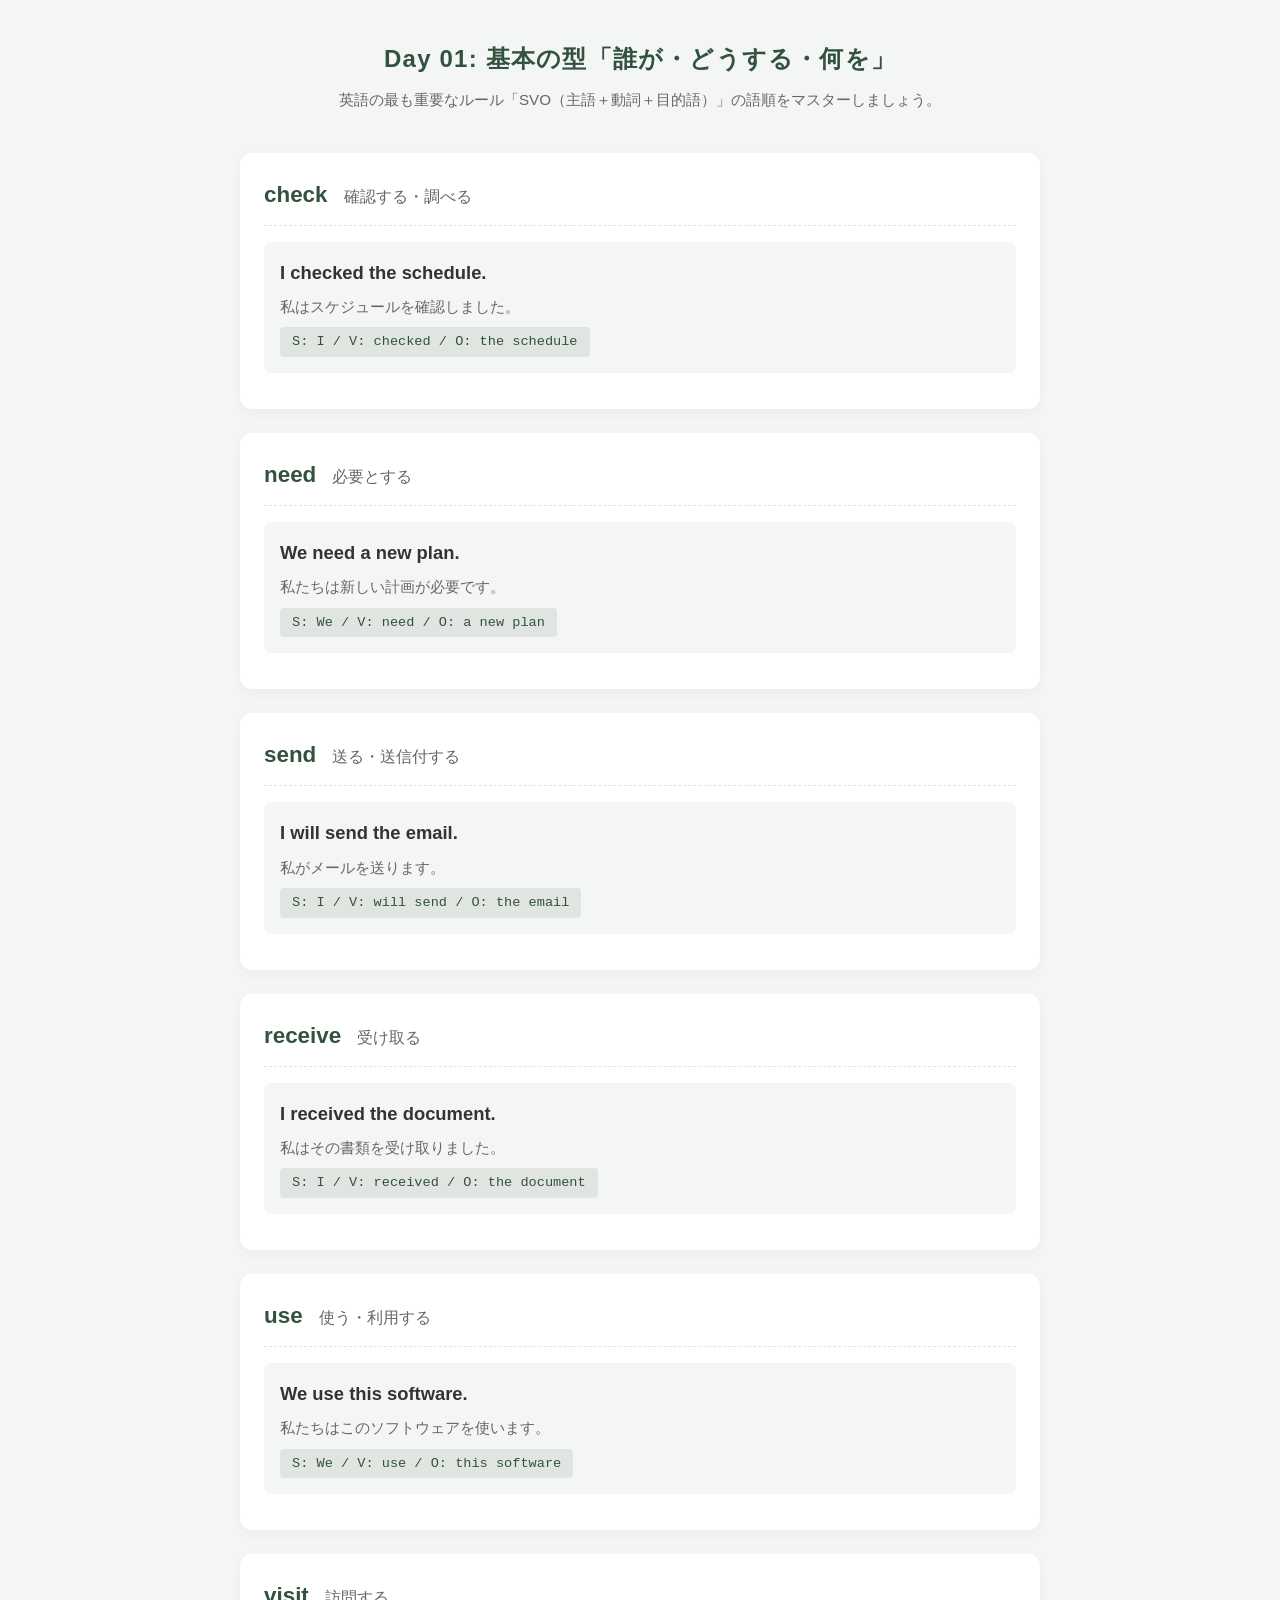
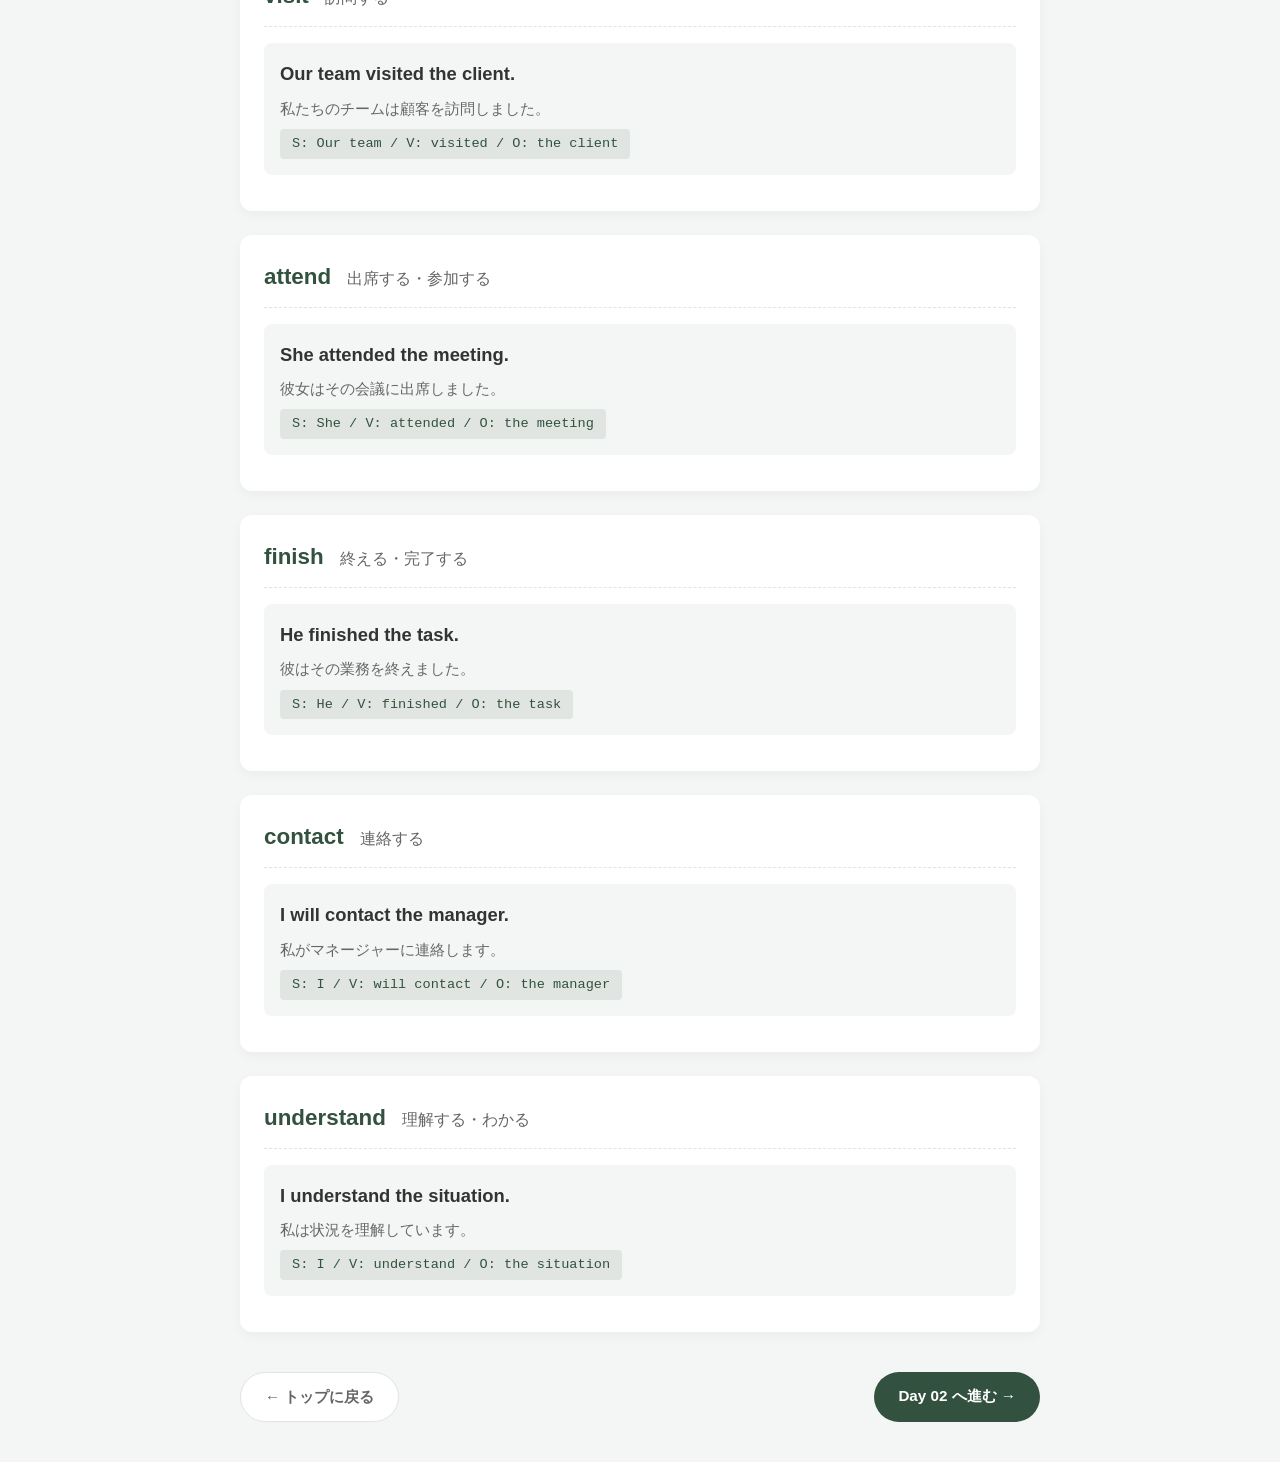
==== day01.html @ 6e33aeb3 "Add files via upload" ====
<!DOCTYPE html>
<html lang="ja">
<head>
  <meta charset="UTF-8">
  <meta name="viewport" content="width=device-width, initial-scale=1.0">
  <title>Day 01 - 30日間でマスターする中学英語</title>
  <link rel="stylesheet" href="style.css">
</head>
<body>
  <div class="container">
    <header>
      <h1>Day 01: 基本の型「誰が・どうする・何を」</h1>
      <p class="description">英語の最も重要なルール「SVO（主語＋動詞＋目的語）」の語順をマスターしましょう。</p>
    </header>

    <main>
      <div class="lesson-card">
        <div class="word-header">
          <span class="word-en">check</span>
          <span class="word-ja">確認する・調べる</span>
        </div>
        <div class="sentence-box">
          <div class="sentence-en">I checked the schedule.</div>
          <div class="sentence-ja">私はスケジュールを確認しました。</div>
          <div class="syntax-note">S: I / V: checked / O: the schedule</div>
        </div>
      </div>

      <div class="lesson-card">
        <div class="word-header">
          <span class="word-en">need</span>
          <span class="word-ja">必要とする</span>
        </div>
        <div class="sentence-box">
          <div class="sentence-en">We need a new plan.</div>
          <div class="sentence-ja">私たちは新しい計画が必要です。</div>
          <div class="syntax-note">S: We / V: need / O: a new plan</div>
        </div>
      </div>

      <div class="lesson-card">
        <div class="word-header">
          <span class="word-en">send</span>
          <span class="word-ja">送る・送信付する</span>
        </div>
        <div class="sentence-box">
          <div class="sentence-en">I will send the email.</div>
          <div class="sentence-ja">私がメールを送ります。</div>
          <div class="syntax-note">S: I / V: will send / O: the email</div>
        </div>
      </div>

      <div class="lesson-card">
        <div class="word-header">
          <span class="word-en">receive</span>
          <span class="word-ja">受け取る</span>
        </div>
        <div class="sentence-box">
          <div class="sentence-en">I received the document.</div>
          <div class="sentence-ja">私はその書類を受け取りました。</div>
          <div class="syntax-note">S: I / V: received / O: the document</div>
        </div>
      </div>

      <div class="lesson-card">
        <div class="word-header">
          <span class="word-en">use</span>
          <span class="word-ja">使う・利用する</span>
        </div>
        <div class="sentence-box">
          <div class="sentence-en">We use this software.</div>
          <div class="sentence-ja">私たちはこのソフトウェアを使います。</div>
          <div class="syntax-note">S: We / V: use / O: this software</div>
        </div>
      </div>

      <div class="lesson-card">
        <div class="word-header">
          <span class="word-en">visit</span>
          <span class="word-ja">訪問する</span>
        </div>
        <div class="sentence-box">
          <div class="sentence-en">Our team visited the client.</div>
          <div class="sentence-ja">私たちのチームは顧客を訪問しました。</div>
          <div class="syntax-note">S: Our team / V: visited / O: the client</div>
        </div>
      </div>

      <div class="lesson-card">
        <div class="word-header">
          <span class="word-en">attend</span>
          <span class="word-ja">出席する・参加する</span>
        </div>
        <div class="sentence-box">
          <div class="sentence-en">She attended the meeting.</div>
          <div class="sentence-ja">彼女はその会議に出席しました。</div>
          <div class="syntax-note">S: She / V: attended / O: the meeting</div>
        </div>
      </div>

      <div class="lesson-card">
        <div class="word-header">
          <span class="word-en">finish</span>
          <span class="word-ja">終える・完了する</span>
        </div>
        <div class="sentence-box">
          <div class="sentence-en">He finished the task.</div>
          <div class="sentence-ja">彼はその業務を終えました。</div>
          <div class="syntax-note">S: He / V: finished / O: the task</div>
        </div>
      </div>

      <div class="lesson-card">
        <div class="word-header">
          <span class="word-en">contact</span>
          <span class="word-ja">連絡する</span>
        </div>
        <div class="sentence-box">
          <div class="sentence-en">I will contact the manager.</div>
          <div class="sentence-ja">私がマネージャーに連絡します。</div>
          <div class="syntax-note">S: I / V: will contact / O: the manager</div>
        </div>
      </div>

      <div class="lesson-card">
        <div class="word-header">
          <span class="word-en">understand</span>
          <span class="word-ja">理解する・わかる</span>
        </div>
        <div class="sentence-box">
          <div class="sentence-en">I understand the situation.</div>
          <div class="sentence-ja">私は状況を理解しています。</div>
          <div class="syntax-note">S: I / V: understand / O: the situation</div>
        </div>
      </div>
    </main>

    <nav class="page-nav">
      <a href="index.html" class="btn btn-back">← トップに戻る</a>
      <a href="day02.html" class="btn btn-next">Day 02 へ進む →</a>
    </nav>
  </div>
</body>
</html>
---- style.css ----
@charset "UTF-8";

/* =========================================
   Variables (カラー・フォント設定)
========================================= */
:root {
  /* メインカラー：深みのあるフォレストグリーン（ザクグリーン） */
  --main-color: #32523F;
  --main-hover: #4A6B4F;
  
  /* ベースカラー：落ち着いたオフホワイト/ライトグレー */
  --bg-color: #F4F6F5;
  --card-bg: #FFFFFF;
  
  /* テキストカラー：読みやすいダークグレー */
  --text-main: #333333;
  --text-light: #666666;
  --border-color: #E0E4E2;
}

/* =========================================
   Base Settings
========================================= */
* {
  box-sizing: border-box;
  margin: 0;
  padding: 0;
}

body {
  font-family: "Helvetica Neue", Arial, "Hiragino Kaku Gothic ProN", "Hiragino Sans", Meiryo, sans-serif;
  background-color: var(--bg-color);
  color: var(--text-main);
  line-height: 1.6;
  padding: 0 16px;
}

a {
  text-decoration: none;
  color: var(--main-color);
  transition: opacity 0.3s ease;
}

a:hover {
  opacity: 0.8;
}

/* =========================================
   Layout Containers
========================================= */
.container {
  max-width: 800px;
  margin: 0 auto;
  padding: 40px 0;
}

header {
  text-align: center;
  margin-bottom: 40px;
}

h1 {
  font-size: 1.5rem;
  color: var(--main-color);
  margin-bottom: 10px;
  letter-spacing: 0.05em;
}

h2 {
  font-size: 1.25rem;
  color: var(--text-main);
  border-bottom: 2px solid var(--main-color);
  padding-bottom: 8px;
  margin-bottom: 24px;
}

.description {
  color: var(--text-light);
  font-size: 0.95rem;
  margin-bottom: 32px;
}

/* =========================================
   Index Page (メニュー画面)
========================================= */
.day-grid {
  display: grid;
  grid-template-columns: repeat(auto-fill, minmax(100px, 1fr));
  gap: 16px;
}

.day-link {
  display: flex;
  align-items: center;
  justify-content: center;
  background-color: var(--card-bg);
  border: 1px solid var(--border-color);
  color: var(--main-color);
  font-weight: bold;
  padding: 16px 8px;
  border-radius: 8px;
  box-shadow: 0 2px 4px rgba(0,0,0,0.02);
  transition: all 0.3s ease;
}

.day-link:hover {
  background-color: var(--main-color);
  color: #FFFFFF;
  transform: translateY(-2px);
  box-shadow: 0 4px 8px rgba(0,0,0,0.1);
}

/* =========================================
   Day Page (個別学習コンテンツ)
========================================= */
.lesson-card {
  background-color: var(--card-bg);
  border-radius: 12px;
  padding: 24px;
  margin-bottom: 24px;
  box-shadow: 0 4px 12px rgba(0,0,0,0.04);
}

.word-header {
  display: flex;
  align-items: baseline;
  margin-bottom: 16px;
  border-bottom: 1px dashed var(--border-color);
  padding-bottom: 12px;
}

.word-en {
  font-size: 1.4rem;
  font-weight: bold;
  color: var(--main-color);
  margin-right: 16px;
}

.word-ja {
  font-size: 1rem;
  color: var(--text-light);
}

.sentence-box {
  background-color: var(--bg-color);
  padding: 16px;
  border-radius: 8px;
  margin-bottom: 12px;
}

.sentence-en {
  font-size: 1.15rem;
  font-weight: bold;
  color: var(--text-main);
  margin-bottom: 8px;
}

.sentence-ja {
  font-size: 0.95rem;
  color: var(--text-light);
}

.syntax-note {
  font-size: 0.85rem;
  color: var(--main-color);
  background-color: rgba(50, 82, 63, 0.1);
  display: inline-block;
  padding: 4px 12px;
  border-radius: 4px;
  margin-top: 8px;
  font-family: monospace, sans-serif;
}

/* =========================================
   Navigation Buttons
========================================= */
.page-nav {
  display: flex;
  justify-content: space-between;
  margin-top: 40px;
}

.btn {
  display: inline-block;
  padding: 12px 24px;
  border-radius: 30px;
  font-size: 0.95rem;
  font-weight: bold;
  text-align: center;
  transition: all 0.3s;
}

.btn-back {
  background-color: var(--card-bg);
  border: 1px solid var(--border-color);
  color: var(--text-light);
}

.btn-back:hover {
  background-color: #EAECEC;
}

.btn-next {
  background-color: var(--main-color);
  color: #FFFFFF;
}

.btn-next:hover {
  background-color: var(--main-hover);
  color: #FFFFFF;
}

/* =========================================
   Responsive Adjustments
========================================= */
@media (max-width: 480px) {
  .day-grid {
    grid-template-columns: repeat(2, 1fr);
  }
  .word-en {
    font-size: 1.25rem;
  }
  .sentence-en {
    font-size: 1.05rem;
  }
}
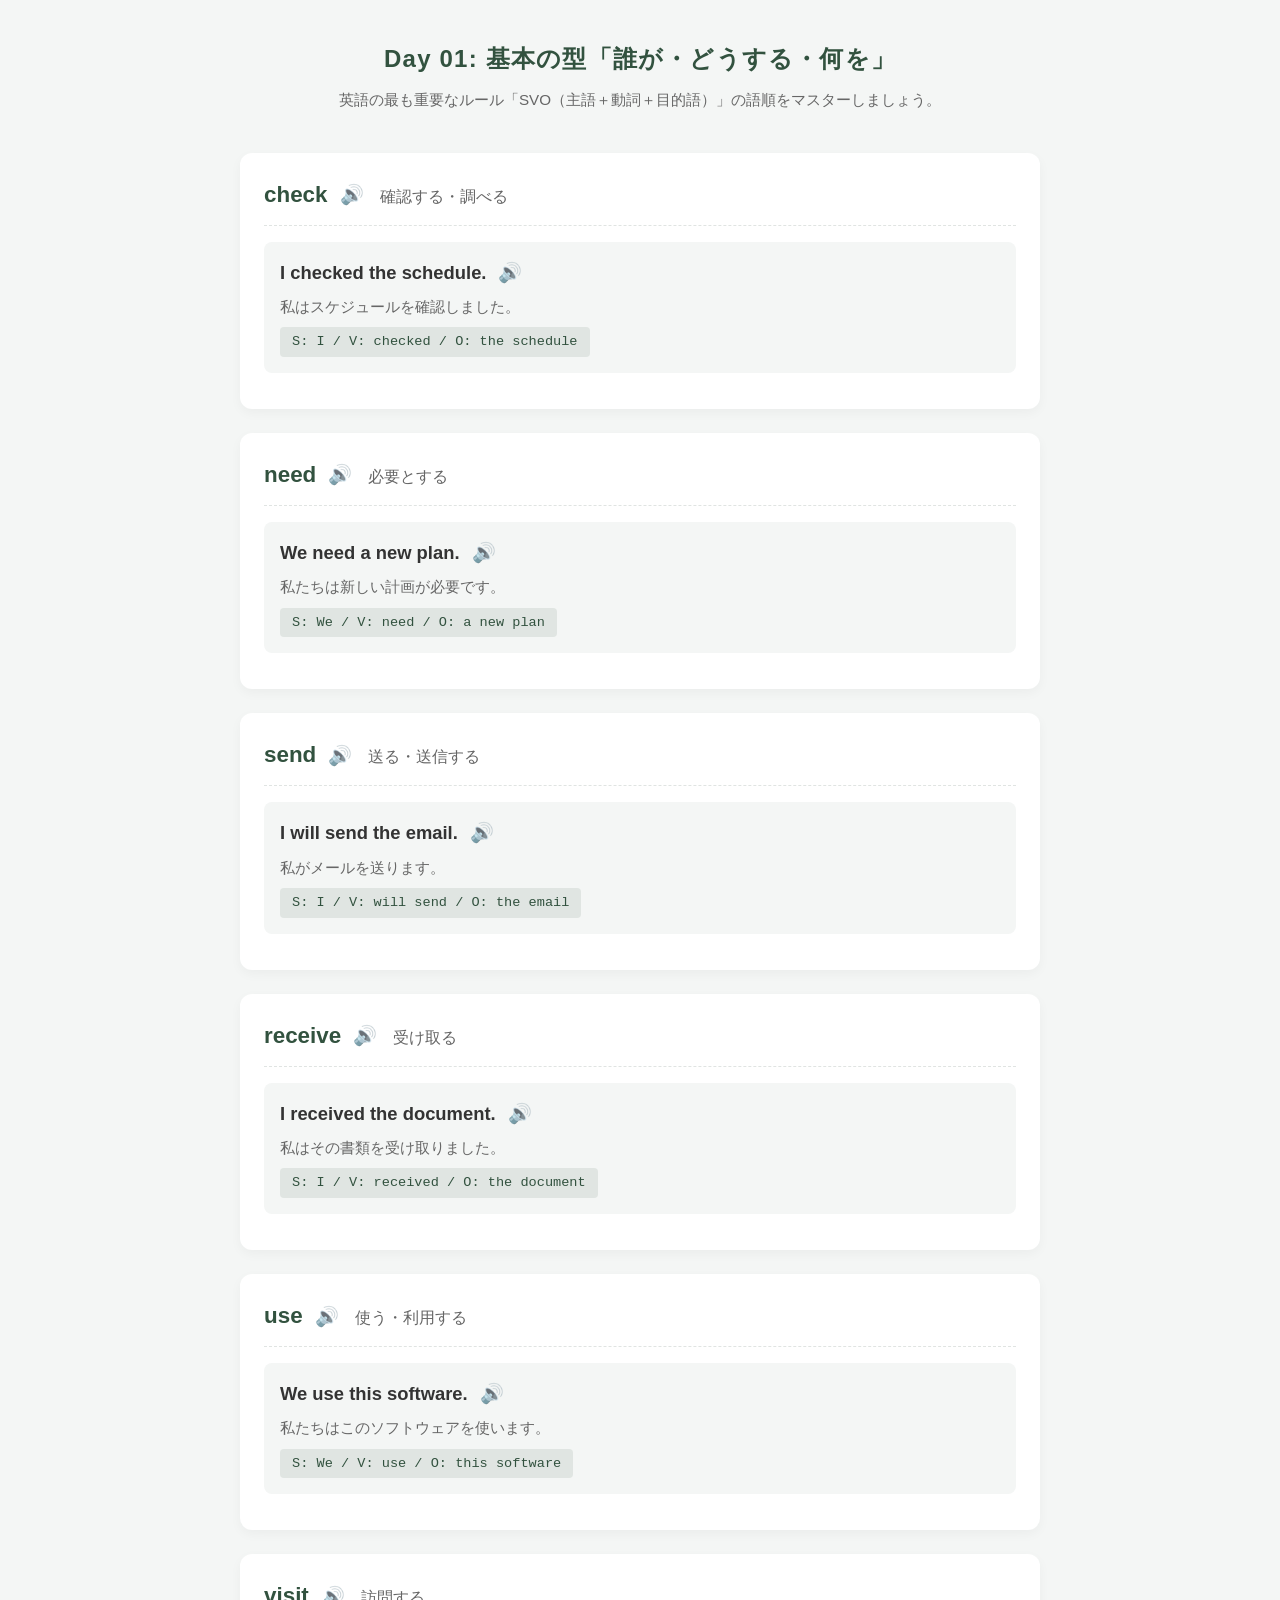
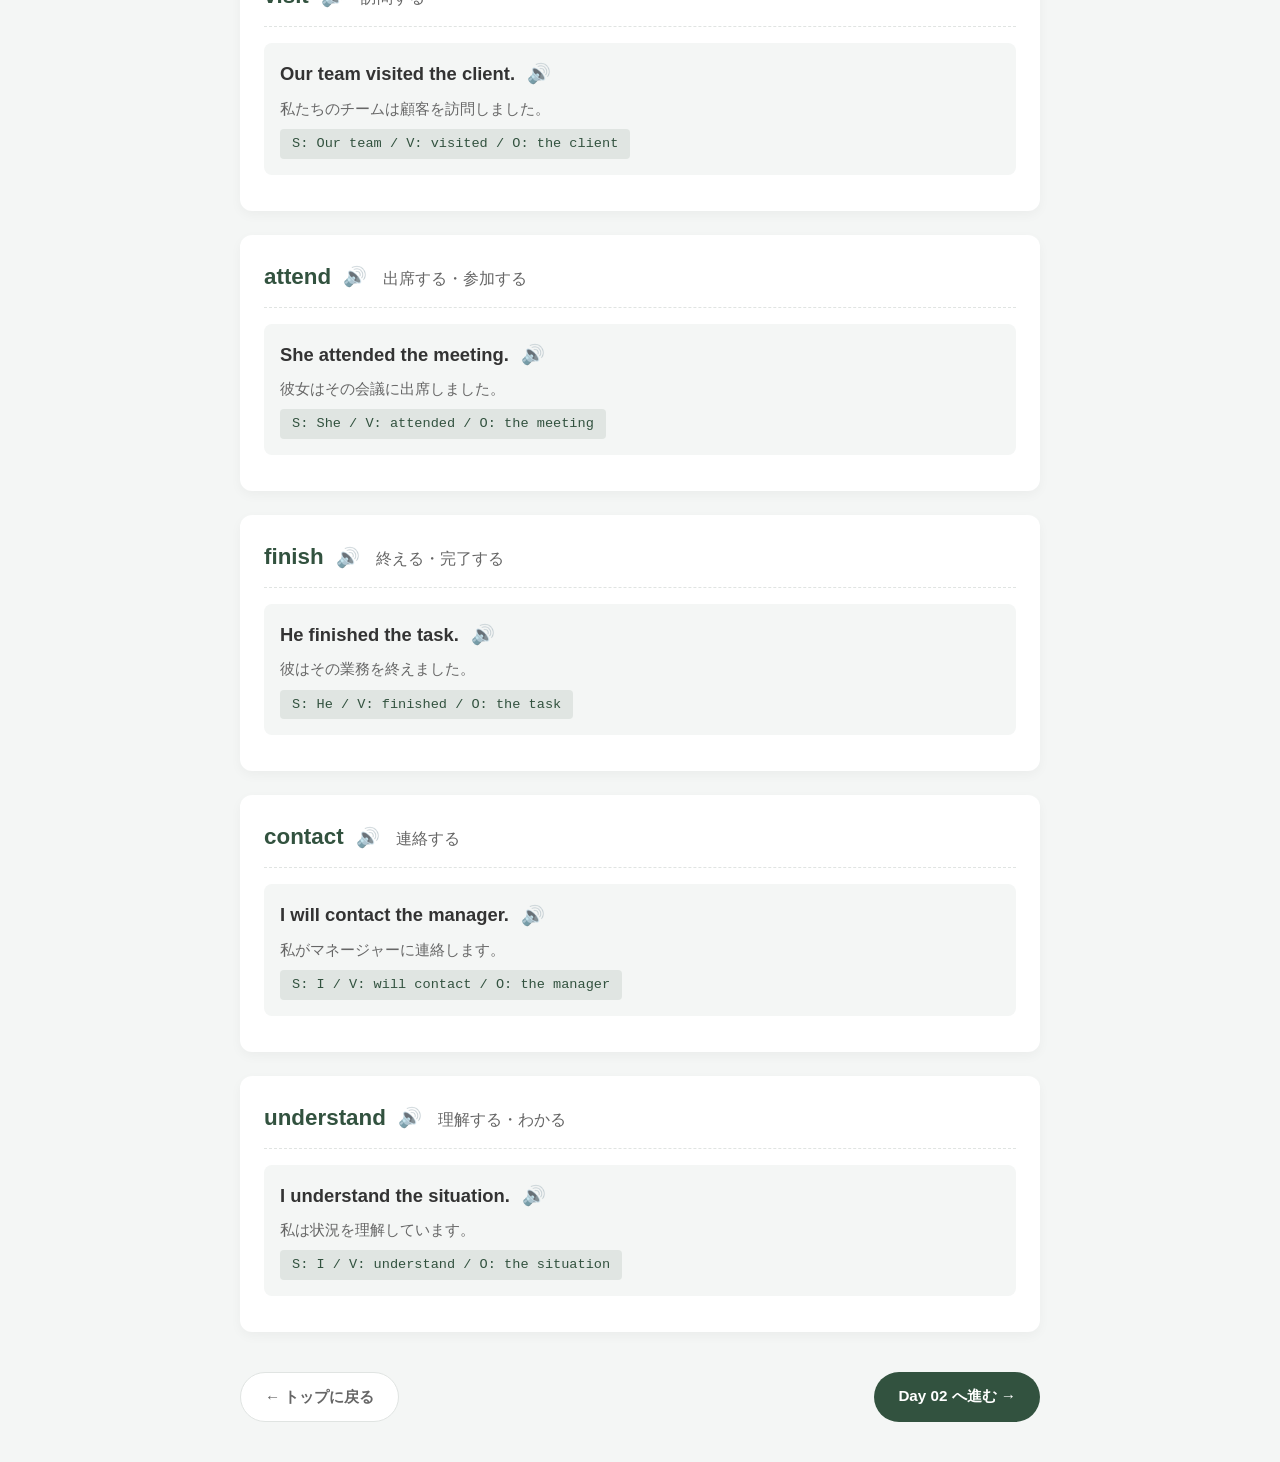
==== commit 9fe6ca85: "Update day01.html" ====
--- a/day01.html
+++ b/day01.html
@@ -14,131 +14,221 @@
     </header>
 
     <main>
-      <div class="lesson-card">
-        <div class="word-header">
-          <span class="word-en">check</span>
-          <span class="word-ja">確認する・調べる</span>
-        </div>
-        <div class="sentence-box">
-          <div class="sentence-en">I checked the schedule.</div>
+      <!-- Word 1 -->
+      <div class="lesson-card">
+        <div class="word-header">
+          <div class="word-en">
+            check
+            <button class="play-btn" onclick="speakText('check')" title="音声を再生">🔊</button>
+          </div>
+          <div class="word-ja">確認する・調べる</div>
+        </div>
+        <div class="sentence-box">
+          <div class="sentence-en">
+            I checked the schedule.
+            <button class="play-btn" onclick="speakText('I checked the schedule.')" title="音声を再生">🔊</button>
+          </div>
           <div class="sentence-ja">私はスケジュールを確認しました。</div>
           <div class="syntax-note">S: I / V: checked / O: the schedule</div>
         </div>
       </div>
 
-      <div class="lesson-card">
-        <div class="word-header">
-          <span class="word-en">need</span>
-          <span class="word-ja">必要とする</span>
-        </div>
-        <div class="sentence-box">
-          <div class="sentence-en">We need a new plan.</div>
+      <!-- Word 2 -->
+      <div class="lesson-card">
+        <div class="word-header">
+          <div class="word-en">
+            need
+            <button class="play-btn" onclick="speakText('need')" title="音声を再生">🔊</button>
+          </div>
+          <div class="word-ja">必要とする</div>
+        </div>
+        <div class="sentence-box">
+          <div class="sentence-en">
+            We need a new plan.
+            <button class="play-btn" onclick="speakText('We need a new plan.')" title="音声を再生">🔊</button>
+          </div>
           <div class="sentence-ja">私たちは新しい計画が必要です。</div>
           <div class="syntax-note">S: We / V: need / O: a new plan</div>
         </div>
       </div>
 
-      <div class="lesson-card">
-        <div class="word-header">
-          <span class="word-en">send</span>
-          <span class="word-ja">送る・送信付する</span>
-        </div>
-        <div class="sentence-box">
-          <div class="sentence-en">I will send the email.</div>
+      <!-- Word 3 -->
+      <div class="lesson-card">
+        <div class="word-header">
+          <div class="word-en">
+            send
+            <button class="play-btn" onclick="speakText('send')" title="音声を再生">🔊</button>
+          </div>
+          <div class="word-ja">送る・送信する</div>
+        </div>
+        <div class="sentence-box">
+          <div class="sentence-en">
+            I will send the email.
+            <button class="play-btn" onclick="speakText('I will send the email.')" title="音声を再生">🔊</button>
+          </div>
           <div class="sentence-ja">私がメールを送ります。</div>
           <div class="syntax-note">S: I / V: will send / O: the email</div>
         </div>
       </div>
 
-      <div class="lesson-card">
-        <div class="word-header">
-          <span class="word-en">receive</span>
-          <span class="word-ja">受け取る</span>
-        </div>
-        <div class="sentence-box">
-          <div class="sentence-en">I received the document.</div>
+      <!-- Word 4 -->
+      <div class="lesson-card">
+        <div class="word-header">
+          <div class="word-en">
+            receive
+            <button class="play-btn" onclick="speakText('receive')" title="音声を再生">🔊</button>
+          </div>
+          <div class="word-ja">受け取る</div>
+        </div>
+        <div class="sentence-box">
+          <div class="sentence-en">
+            I received the document.
+            <button class="play-btn" onclick="speakText('I received the document.')" title="音声を再生">🔊</button>
+          </div>
           <div class="sentence-ja">私はその書類を受け取りました。</div>
           <div class="syntax-note">S: I / V: received / O: the document</div>
         </div>
       </div>
 
-      <div class="lesson-card">
-        <div class="word-header">
-          <span class="word-en">use</span>
-          <span class="word-ja">使う・利用する</span>
-        </div>
-        <div class="sentence-box">
-          <div class="sentence-en">We use this software.</div>
+      <!-- Word 5 -->
+      <div class="lesson-card">
+        <div class="word-header">
+          <div class="word-en">
+            use
+            <button class="play-btn" onclick="speakText('use')" title="音声を再生">🔊</button>
+          </div>
+          <div class="word-ja">使う・利用する</div>
+        </div>
+        <div class="sentence-box">
+          <div class="sentence-en">
+            We use this software.
+            <button class="play-btn" onclick="speakText('We use this software.')" title="音声を再生">🔊</button>
+          </div>
           <div class="sentence-ja">私たちはこのソフトウェアを使います。</div>
           <div class="syntax-note">S: We / V: use / O: this software</div>
         </div>
       </div>
 
-      <div class="lesson-card">
-        <div class="word-header">
-          <span class="word-en">visit</span>
-          <span class="word-ja">訪問する</span>
-        </div>
-        <div class="sentence-box">
-          <div class="sentence-en">Our team visited the client.</div>
+      <!-- Word 6 -->
+      <div class="lesson-card">
+        <div class="word-header">
+          <div class="word-en">
+            visit
+            <button class="play-btn" onclick="speakText('visit')" title="音声を再生">🔊</button>
+          </div>
+          <div class="word-ja">訪問する</div>
+        </div>
+        <div class="sentence-box">
+          <div class="sentence-en">
+            Our team visited the client.
+            <button class="play-btn" onclick="speakText('Our team visited the client.')" title="音声を再生">🔊</button>
+          </div>
           <div class="sentence-ja">私たちのチームは顧客を訪問しました。</div>
           <div class="syntax-note">S: Our team / V: visited / O: the client</div>
         </div>
       </div>
 
-      <div class="lesson-card">
-        <div class="word-header">
-          <span class="word-en">attend</span>
-          <span class="word-ja">出席する・参加する</span>
-        </div>
-        <div class="sentence-box">
-          <div class="sentence-en">She attended the meeting.</div>
+      <!-- Word 7 -->
+      <div class="lesson-card">
+        <div class="word-header">
+          <div class="word-en">
+            attend
+            <button class="play-btn" onclick="speakText('attend')" title="音声を再生">🔊</button>
+          </div>
+          <div class="word-ja">出席する・参加する</div>
+        </div>
+        <div class="sentence-box">
+          <div class="sentence-en">
+            She attended the meeting.
+            <button class="play-btn" onclick="speakText('She attended the meeting.')" title="音声を再生">🔊</button>
+          </div>
           <div class="sentence-ja">彼女はその会議に出席しました。</div>
           <div class="syntax-note">S: She / V: attended / O: the meeting</div>
         </div>
       </div>
 
-      <div class="lesson-card">
-        <div class="word-header">
-          <span class="word-en">finish</span>
-          <span class="word-ja">終える・完了する</span>
-        </div>
-        <div class="sentence-box">
-          <div class="sentence-en">He finished the task.</div>
+      <!-- Word 8 -->
+      <div class="lesson-card">
+        <div class="word-header">
+          <div class="word-en">
+            finish
+            <button class="play-btn" onclick="speakText('finish')" title="音声を再生">🔊</button>
+          </div>
+          <div class="word-ja">終える・完了する</div>
+        </div>
+        <div class="sentence-box">
+          <div class="sentence-en">
+            He finished the task.
+            <button class="play-btn" onclick="speakText('He finished the task.')" title="音声を再生">🔊</button>
+          </div>
           <div class="sentence-ja">彼はその業務を終えました。</div>
           <div class="syntax-note">S: He / V: finished / O: the task</div>
         </div>
       </div>
 
-      <div class="lesson-card">
-        <div class="word-header">
-          <span class="word-en">contact</span>
-          <span class="word-ja">連絡する</span>
-        </div>
-        <div class="sentence-box">
-          <div class="sentence-en">I will contact the manager.</div>
+      <!-- Word 9 -->
+      <div class="lesson-card">
+        <div class="word-header">
+          <div class="word-en">
+            contact
+            <button class="play-btn" onclick="speakText('contact')" title="音声を再生">🔊</button>
+          </div>
+          <div class="word-ja">連絡する</div>
+        </div>
+        <div class="sentence-box">
+          <div class="sentence-en">
+            I will contact the manager.
+            <button class="play-btn" onclick="speakText('I will contact the manager.')" title="音声を再生">🔊</button>
+          </div>
           <div class="sentence-ja">私がマネージャーに連絡します。</div>
           <div class="syntax-note">S: I / V: will contact / O: the manager</div>
         </div>
       </div>
 
-      <div class="lesson-card">
-        <div class="word-header">
-          <span class="word-en">understand</span>
-          <span class="word-ja">理解する・わかる</span>
-        </div>
-        <div class="sentence-box">
-          <div class="sentence-en">I understand the situation.</div>
+      <!-- Word 10 -->
+      <div class="lesson-card">
+        <div class="word-header">
+          <div class="word-en">
+            understand
+            <button class="play-btn" onclick="speakText('understand')" title="音声を再生">🔊</button>
+          </div>
+          <div class="word-ja">理解する・わかる</div>
+        </div>
+        <div class="sentence-box">
+          <div class="sentence-en">
+            I understand the situation.
+            <button class="play-btn" onclick="speakText('I understand the situation.')" title="音声を再生">🔊</button>
+          </div>
           <div class="sentence-ja">私は状況を理解しています。</div>
           <div class="syntax-note">S: I / V: understand / O: the situation</div>
         </div>
       </div>
     </main>
 
+    <!-- ナビゲーション -->
     <nav class="page-nav">
       <a href="index.html" class="btn btn-back">← トップに戻る</a>
       <a href="day02.html" class="btn btn-next">Day 02 へ進む →</a>
     </nav>
   </div>
+
+  <!-- 読み上げ用のJavaScript -->
+  <script>
+    function speakText(text) {
+      if ('speechSynthesis' in window) {
+        // 現在再生中の音声があればキャンセル（連続タップ対策）
+        window.speechSynthesis.cancel();
+        
+        const utterance = new SpeechSynthesisUtterance(text);
+        utterance.lang = 'en-US'; // アメリカ英語
+        utterance.rate = 0.9;     // 大人のやり直し学習向けに、標準より少しだけゆっくりに設定
+        utterance.pitch = 1.0;
+        
+        window.speechSynthesis.speak(utterance);
+      } else {
+        alert("申し訳ありません。お使いのブラウザは音声読み上げに対応していません。");
+      }
+    }
+  </script>
 </body>
-</html>+</html>
--- a/style.css
+++ b/style.css
@@ -223,4 +223,33 @@
   .sentence-en {
     font-size: 1.05rem;
   }
-}+}
+/* =========================================
+   Audio Button
+========================================= */
+.play-btn {
+  background: none;
+  border: none;
+  cursor: pointer;
+  font-size: 1.2rem;
+  margin-left: 12px;
+  vertical-align: middle;
+  transition: transform 0.2s ease, opacity 0.2s ease;
+  opacity: 0.7;
+}
+
+.play-btn:hover {
+  transform: scale(1.1);
+  opacity: 1;
+}
+
+/* 単語とボタンを横並びにするための微調整 */
+.word-en {
+  display: flex;
+  align-items: center;
+}
+
+.sentence-en {
+  display: flex;
+  align-items: center;
+}
